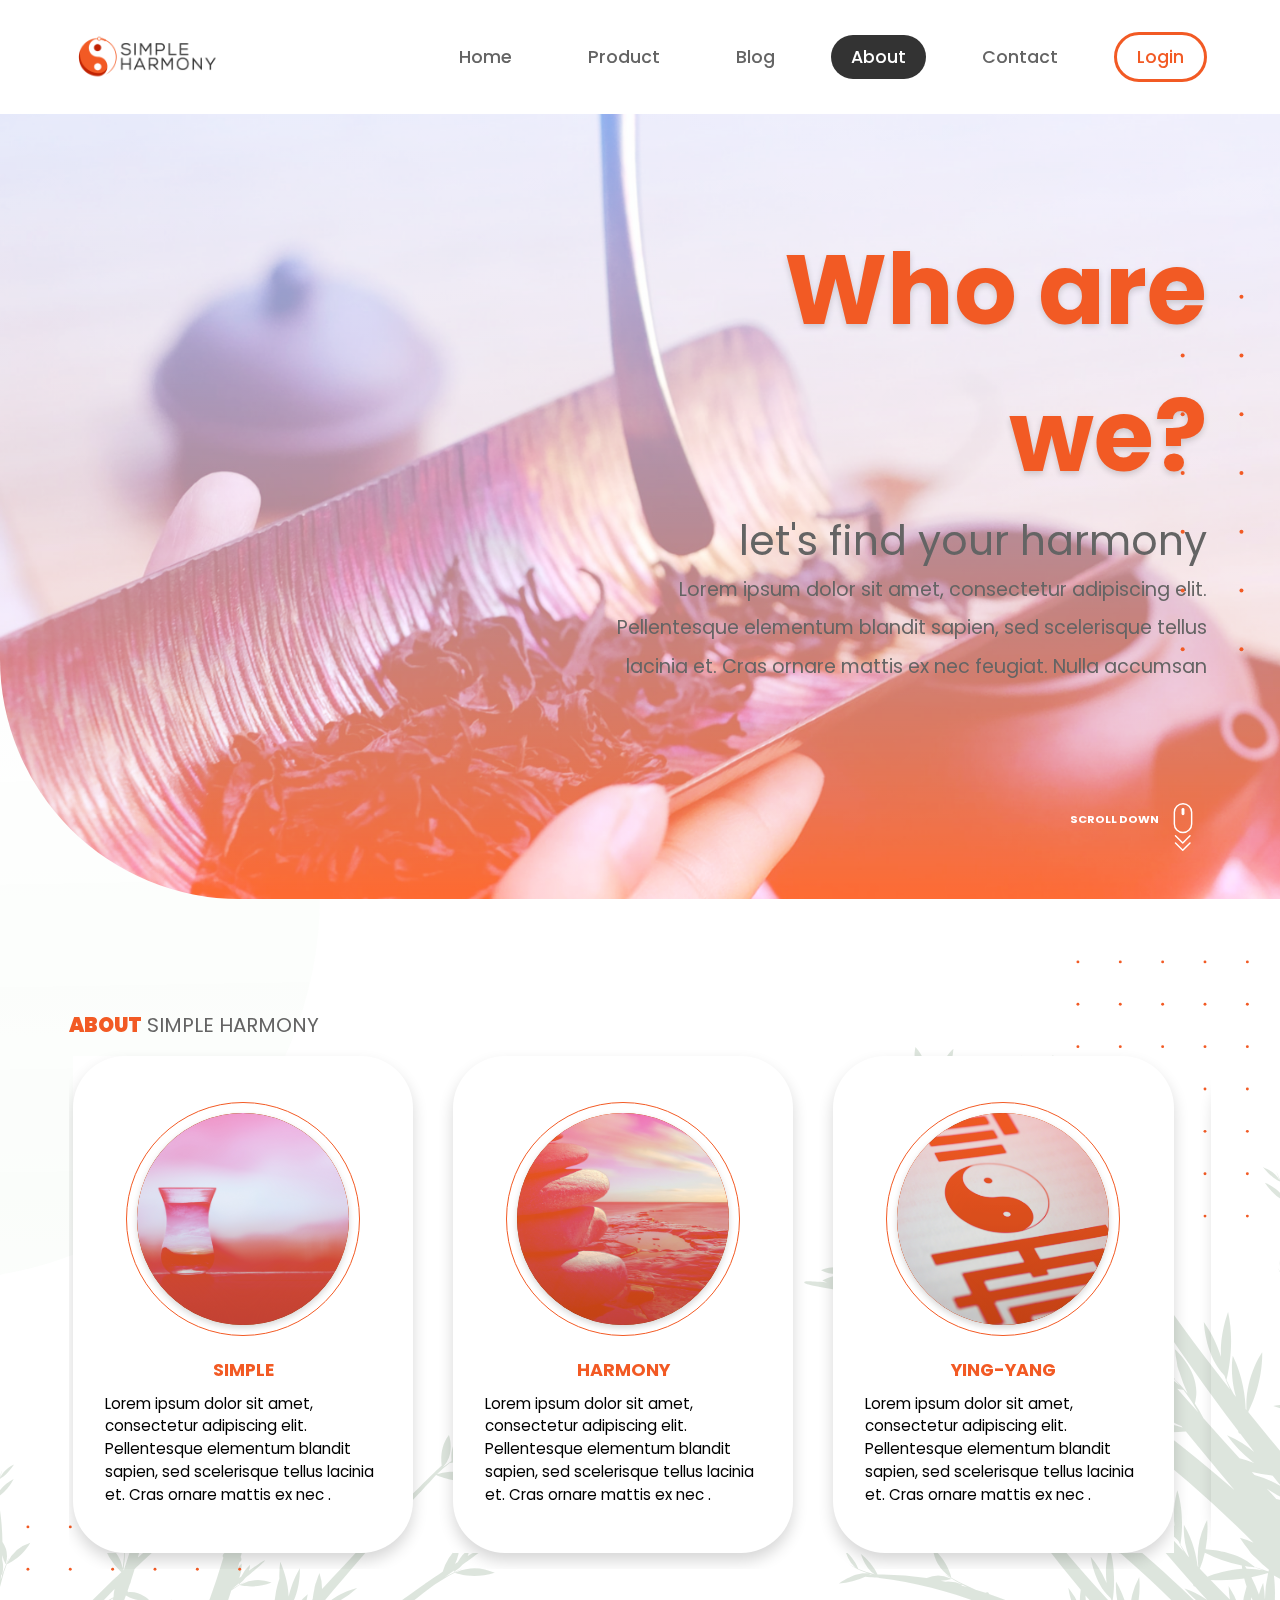
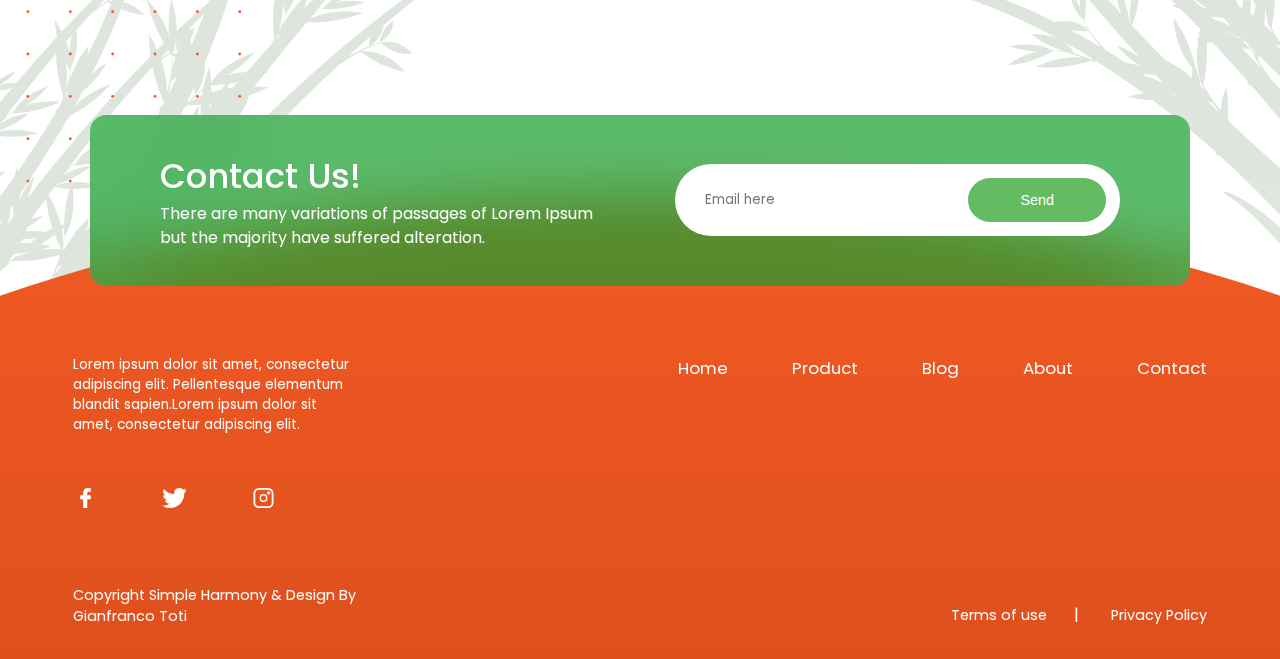
==== about.html @ 1115c229 "Simple harmony" ====
<!DOCTYPE html>
<html lang="en">
<head>
  <meta charset="UTF-8">
  <meta http-equiv="X-UA-Compatible" content="IE=edge">
  <meta name="viewport" content="width=device-width, initial-scale=1.0">
  <title>Home</title>
  <link rel="stylesheet" href="css/main.css">
 
</head>
<body class="about__body">
  <nav class="navbar">
    <div class="navbar__brand">
      <a href="#">
        <img src="images/logo-responsive.png" alt="Simple Harmony" class="navbar__logo">
      </a>
    </div>
    <div class="navbar__nav">
      <ul class="navbar__list">
        <li class="navbar__item">
          <a href="index.html" class="navbar__link navbar__link--pill ">Home</a>
        </li>
        <li class="navbar__item">
          <a href="#" class="navbar__link navbar__link--pill">Product</a>
        </li>
        <li class="navbar__item">
          <a href="#" class="navbar__link navbar__link--pill">Blog</a>
        </li>
        <li class="navbar__item">
          <a href="about.html" class="navbar__link navbar__link--pill active">About</a>
        </li>
        <li class="navbar__item">
          <a href="contact.html" class="navbar__link navbar__link--pill">Contact</a>
        </li>
        <li class="navbar__item">
          <a href="#" class="navbar__link navbar__link--pill border">Login</a>
        </li>
      </ul>
    </div>    
  </nav>
  <nav class="navbar__mobile">
    <ul class="navbar__list">
      <li class="navbar__item">
        <a href="" class="navbar__link active">
          <svg class="navbar__icon">
            <use xlink:href="images/sprite.svg#home"></use>
          </svg>
        </a>
      </li>
      <li class="navbar__item">
        <a href="" class="navbar__link">
          <svg class="navbar__icon">
            <use xlink:href="images/sprite.svg#shopping"></use>
          </svg>
        </a>
      </li>
      <li class="navbar__item">
        <a href="" class="navbar__link">
          <svg class="navbar__icon">
            <use xlink:href="images/sprite.svg#reader"></use>
          </svg>
        </a>
      </li>
      <li class="navbar__item">
        <a href="" class="navbar__link">
          <svg class="navbar__icon">
            <use xlink:href="images/sprite.svg#info"></use>
          </svg>
        </a>
      </li>
      <li class="navbar__item">
        <a href="" class="navbar__link">
          <svg class="navbar__icon">
            <use xlink:href="images/sprite.svg#phone"></use>
          </svg>
        </a>
      </li>
    </ul>
  </nav>
  <main class="about">
    <header class="about__header">
      <article class="about__article">
        <h1 class="heading-1">Who are we?</h1>
        <h3 class="heading-3">let's find your harmony</h3>
        <p class="paragraph">Lorem ipsum dolor sit amet, consectetur adipiscing elit. Pellentesque elementum blandit sapien, sed scelerisque tellus lacinia et. Cras ornare mattis ex nec feugiat. Nulla accumsan </p>
      </article>
      <a href="#about" class="about__scroll">
        <span>Scroll down</span>
        <svg>
          <use xlink:href="images/sprite.svg#scroll"></use>
        </svg>
      </a>
    </header>
    <section class="about__section section" id="about">
      <h2 class="heading-2"><span>About</span> Simple Harmony</h2>      
      <!-- Slider main container -->
      <div class="swiper-container">
        <!-- Additional required wrapper -->
        <div class="swiper-wrapper">
          <!-- Slides -->
          <div class="swiper-slide">
            <div class="card card--border">
              <figure class="card__figure filter">
                <img src="images/about-1.png" alt="Simple about">
              </figure>
              <article class="card__article">
                <h3 class="card__heading">SIMPLE</h3>
                <p class="card__paragraph">Lorem ipsum dolor sit amet, 
                  consectetur adipiscing elit. 
                  Pellentesque elementum blandit 
                  sapien, sed scelerisque tellus lacinia 
                  et. Cras ornare mattis ex nec .</p>
              </article>
            </div>
          </div>
          <div class="swiper-slide">
            <div class="card card--border">
              <figure class="card__figure filter">
                <img src="images/about-2.png" alt="Harmnoy about">
              </figure>
              <article class="card__article">
                <h3 class="card__heading">harmony</h3>
                <p class="card__paragraph">Lorem ipsum dolor sit amet, 
                  consectetur adipiscing elit. 
                  Pellentesque elementum blandit 
                  sapien, sed scelerisque tellus lacinia 
                  et. Cras ornare mattis ex nec .</p>
              </article>
            </div>
          </div>
          <div class="swiper-slide">
            <div class="card card--border">
              <figure class="card__figure filter">
                <img src="images/about-3.png" alt="Ying-yang about">
              </figure>
              <article class="card__article">
                <h3 class="card__heading">ying-yang</h3>
                <p class="card__paragraph">Lorem ipsum dolor sit amet, 
                  consectetur adipiscing elit. 
                  Pellentesque elementum blandit 
                  sapien, sed scelerisque tellus lacinia 
                  et. Cras ornare mattis ex nec .</p>
              </article>
            </div>
          </div>
          <div class="swiper-slide">
            <div class="card card--border">
              <figure class="card__figure filter">
                <img src="images/about-4.png" alt="Medicine about">
              </figure>
              <article class="card__article">
                <h3 class="card__heading">Medicine</h3>
                <p class="card__paragraph">Lorem ipsum dolor sit amet, 
                  consectetur adipiscing elit. 
                  Pellentesque elementum blandit 
                  sapien, sed scelerisque tellus lacinia 
                  et. Cras ornare mattis ex nec .</p>
              </article>
            </div>
          </div>
        </div>       
      </div>
    </section>
  </main>  
    <div class="about__bamboo"></div>
  <footer class="footer">
    <div class="subscribe">
      <article class="subscribe__article">
        <h2 class="subscribe__heading">Contact Us!</h2>
        <p class="paragraph">There are many variations of passages of Lorem Ipsum 
          but the majority have suffered alteration.</p>
      </article>
      <form action="#" class="subscribe__form">
        <input type="text" placeholder="Email here" class="subscribe__input">
        <button class="subscribe__button">Send</button>
      </form>
    </div>
    <div class="footer__item footer__item--left">
      <p class="footer__paragraph small">Lorem ipsum dolor sit amet, consectetur adipiscing elit. Pellentesque elementum blandit sapien.Lorem ipsum dolor sit amet, consectetur adipiscing elit. </p>
      <ul class="footer__nav footer__nav--social">
        <li class="footer__nav-item">
          <a href="#" class="footer__link">
            <svg class="navbar__icon">
              <use xlink:href="images/sprite.svg#facebook"></use>
            </svg>
          </a>
        </li>
        <li class="footer__nav-item">
          <a href="#" class="footer__link">
            <svg class="navbar__icon">
              <use xlink:href="images/sprite.svg#twitter"></use>
            </svg>
          </a>
        </li>
        <li class="footer__nav-item">
          <a href="#" class="footer__link">
            <svg class="navbar__icon">
              <use xlink:href="images/sprite.svg#instagram"></use>
            </svg>
          </a>
        </li>
      </ul>
      <p class="footer__paragraph">Copyright Simple Harmony & Design By Gianfranco Toti</p>
    </div>
    <div class="footer__item footer__item--right">
      <ul class="footer__nav">
        <li class="footer__nav-item">
          <a href="index.html" class="footer__link">Home</a>
        </li>
        <li class="footer__nav-item">
          <a href="#" class="footer__link">Product</a>
        </li>
        <li class="footer__nav-item">
          <a href="#" class="footer__link">Blog</a>
        </li>
        <li class="footer__nav-item">
          <a href="about.html" class="footer__link">About</a>
        </li>
        <li class="footer__nav-item">
          <a href="contact.html" class="footer__link">Contact</a>
        </li>
      </ul>
      <ul class="footer__nav footer__nav--pipped">
        <li class="footer__nav-item">
          <a href="#" class="footer__link small">Terms of use</a>
        </li>
        <li class="footer__nav-item">
          <a href="#" class="footer__link small">Privacy Policy</a>
        </li>
      </ul>
    </div>
  </footer>

  <!-- <script src="js/vendors/swiper-bundle.js"></script> -->
  <script src="https://unpkg.com/swiper/swiper-bundle.min.js"></script>
  <script>
    var swiper = new Swiper('.swiper-container', {
      slidesPerView: 'auto',
      spaceBetween: 30,
      loop:true,
      breakpoints:{
        640:{
          slidesPerView: 2,
          spaceBetween: 60,
        },
        1200:{
          slidesPerView: 'auto',
          spaceBetween: 40,
        },
        1600:{
          slidesPerView: 4,
          spaceBetween: 60,
          loop:false
        }
      }      
    });
  </script>
</body>
</html>
---- css/main.css ----
/*VENDORS*/
@import url("https://fonts.googleapis.com/css2?family=Poppins:wght@400;500;700;900&display=swap");
@font-face {
  font-family: "swiper-icons";
  src: url("data:application/font-woff;charset=utf-8;base64, [base64]//wADZ2x5ZgAAAywAAADMAAAD2MHtryVoZWFkAAABbAAAADAAAAA2E2+eoWhoZWEAAAGcAAAAHwAAACQC9gDzaG10eAAAAigAAAAZAAAArgJkABFsb2NhAAAC0AAAAFoAAABaFQAUGG1heHAAAAG8AAAAHwAAACAAcABAbmFtZQAAA/gAAAE5AAACXvFdBwlwb3N0AAAFNAAAAGIAAACE5s74hXjaY2BkYGAAYpf5Hu/j+W2+MnAzMYDAzaX6QjD6/4//Bxj5GA8AuRwMYGkAPywL13jaY2BkYGA88P8Agx4j+/8fQDYfA1AEBWgDAIB2BOoAeNpjYGRgYNBh4GdgYgABEMnIABJzYNADCQAACWgAsQB42mNgYfzCOIGBlYGB0YcxjYGBwR1Kf2WQZGhhYGBiYGVmgAFGBiQQkOaawtDAoMBQxXjg/wEGPcYDDA4wNUA2CCgwsAAAO4EL6gAAeNpj2M0gyAACqxgGNWBkZ2D4/wMA+xkDdgAAAHjaY2BgYGaAYBkGRgYQiAHyGMF8FgYHIM3DwMHABGQrMOgyWDLEM1T9/w8UBfEMgLzE////P/5//f/V/xv+r4eaAAeMbAxwIUYmIMHEgKYAYjUcsDAwsLKxc3BycfPw8jEQA/[base64]/uznmfPFBNODM2K7MTQ45YEAZqGP81AmGGcF3iPqOop0r1SPTaTbVkfUe4HXj97wYE+yNwWYxwWu4v1ugWHgo3S1XdZEVqWM7ET0cfnLGxWfkgR42o2PvWrDMBSFj/IHLaF0zKjRgdiVMwScNRAoWUoH78Y2icB/yIY09An6AH2Bdu/UB+yxopYshQiEvnvu0dURgDt8QeC8PDw7Fpji3fEA4z/PEJ6YOB5hKh4dj3EvXhxPqH/SKUY3rJ7srZ4FZnh1PMAtPhwP6fl2PMJMPDgeQ4rY8YT6Gzao0eAEA409DuggmTnFnOcSCiEiLMgxCiTI6Cq5DZUd3Qmp10vO0LaLTd2cjN4fOumlc7lUYbSQcZFkutRG7g6JKZKy0RmdLY680CDnEJ+UMkpFFe1RN7nxdVpXrC4aTtnaurOnYercZg2YVmLN/d/gczfEimrE/fs/bOuq29Zmn8tloORaXgZgGa78yO9/cnXm2BpaGvq25Dv9S4E9+5SIc9PqupJKhYFSSl47+Qcr1mYNAAAAeNptw0cKwkAAAMDZJA8Q7OUJvkLsPfZ6zFVERPy8qHh2YER+3i/BP83vIBLLySsoKimrqKqpa2hp6+jq6RsYGhmbmJqZSy0sraxtbO3sHRydnEMU4uR6yx7JJXveP7WrDycAAAAAAAH//wACeNpjYGRgYOABYhkgZgJCZgZNBkYGLQZtIJsFLMYAAAw3ALgAeNolizEKgDAQBCchRbC2sFER0YD6qVQiBCv/H9ezGI6Z5XBAw8CBK/m5iQQVauVbXLnOrMZv2oLdKFa8Pjuru2hJzGabmOSLzNMzvutpB3N42mNgZGBg4GKQYzBhYMxJLMlj4GBgAYow/P/PAJJhLM6sSoWKfWCAAwDAjgbRAAB42mNgYGBkAIIbCZo5IPrmUn0hGA0AO8EFTQAA") format("woff");
  font-weight: 400;
  font-style: normal;
}
:root {
  --swiper-theme-color: #007aff;
}

.swiper-container {
  margin-left: auto;
  margin-right: auto;
  position: relative;
  overflow: hidden;
  list-style: none;
  padding: 0;
  /* Fix of Webkit flickering */
  z-index: 1;
}

.swiper-container-vertical > .swiper-wrapper {
  flex-direction: column;
}

.swiper-wrapper {
  position: relative;
  width: 100%;
  height: 100%;
  z-index: 1;
  display: flex;
  transition-property: transform;
  box-sizing: content-box;
}

.swiper-container-android .swiper-slide,
.swiper-wrapper {
  transform: translate3d(0px, 0, 0);
}

.swiper-container-multirow > .swiper-wrapper {
  flex-wrap: wrap;
}

.swiper-container-multirow-column > .swiper-wrapper {
  flex-wrap: wrap;
  flex-direction: column;
}

.swiper-container-free-mode > .swiper-wrapper {
  transition-timing-function: ease-out;
  margin: 0 auto;
}

.swiper-container-pointer-events {
  touch-action: pan-y;
}
.swiper-container-pointer-events.swiper-container-vertical {
  touch-action: pan-x;
}

.swiper-slide {
  flex-shrink: 0;
  width: 100%;
  height: 100%;
  position: relative;
  transition-property: transform;
}

.swiper-slide-invisible-blank {
  visibility: hidden;
}

/* Auto Height */
.swiper-container-autoheight,
.swiper-container-autoheight .swiper-slide {
  height: auto;
}
.swiper-container-autoheight .swiper-wrapper {
  align-items: flex-start;
  transition-property: transform, height;
}

/* 3D Effects */
.swiper-container-3d {
  perspective: 1200px;
}
.swiper-container-3d .swiper-wrapper,
.swiper-container-3d .swiper-slide,
.swiper-container-3d .swiper-slide-shadow-left,
.swiper-container-3d .swiper-slide-shadow-right,
.swiper-container-3d .swiper-slide-shadow-top,
.swiper-container-3d .swiper-slide-shadow-bottom,
.swiper-container-3d .swiper-cube-shadow {
  transform-style: preserve-3d;
}
.swiper-container-3d .swiper-slide-shadow-left,
.swiper-container-3d .swiper-slide-shadow-right,
.swiper-container-3d .swiper-slide-shadow-top,
.swiper-container-3d .swiper-slide-shadow-bottom {
  position: absolute;
  left: 0;
  top: 0;
  width: 100%;
  height: 100%;
  pointer-events: none;
  z-index: 10;
}
.swiper-container-3d .swiper-slide-shadow-left {
  background-image: linear-gradient(to left, rgba(0, 0, 0, 0.5), rgba(0, 0, 0, 0));
}
.swiper-container-3d .swiper-slide-shadow-right {
  background-image: linear-gradient(to right, rgba(0, 0, 0, 0.5), rgba(0, 0, 0, 0));
}
.swiper-container-3d .swiper-slide-shadow-top {
  background-image: linear-gradient(to top, rgba(0, 0, 0, 0.5), rgba(0, 0, 0, 0));
}
.swiper-container-3d .swiper-slide-shadow-bottom {
  background-image: linear-gradient(to bottom, rgba(0, 0, 0, 0.5), rgba(0, 0, 0, 0));
}

/* CSS Mode */
.swiper-container-css-mode > .swiper-wrapper {
  overflow: auto;
  scrollbar-width: none;
  /* For Firefox */
  -ms-overflow-style: none;
  /* For Internet Explorer and Edge */
}
.swiper-container-css-mode > .swiper-wrapper::-webkit-scrollbar {
  display: none;
}
.swiper-container-css-mode > .swiper-wrapper > .swiper-slide {
  scroll-snap-align: start start;
}

.swiper-container-horizontal.swiper-container-css-mode > .swiper-wrapper {
  scroll-snap-type: x mandatory;
}

.swiper-container-vertical.swiper-container-css-mode > .swiper-wrapper {
  scroll-snap-type: y mandatory;
}

/*ABSTRACTS*/
/*RESPONSIVE QUERIES*/
/*MIXINS*/
/*COLORS*/
/*FONT FAMILY*/
/*BASE*/
*,
*:before,
*:after {
  margin: 0;
  padding: 0;
  box-sizing: inherit;
}

html {
  font-size: 100%;
  scroll-behavior: smooth;
}

body {
  box-sizing: border-box;
  color: #646464;
  overflow-x: hidden;
}

a, a:visited {
  text-decoration: none;
  color: inherit;
  transition: 0.5s all;
}

img {
  max-width: 100%;
}

body {
  font-family: "Poppins", sans-serif;
}

.heading-1 {
  font-weight: 700;
  font-size: 3.325rem;
  text-shadow: 0 3px 6px rgba(0, 0, 0, 0.16);
}
@media (min-width: 61.9375em) {
  .heading-1 {
    font-size: 6.125rem;
  }
}

.heading-2 {
  text-transform: uppercase;
  font-weight: 400;
  font-size: 1.25rem;
}
.heading-2 span {
  color: #F25A24;
  font-weight: 900;
}

.heading-3 {
  font-weight: 400;
  font-size: 1.625rem;
}
@media (min-width: 61.9375em) {
  .heading-3 {
    font-size: 2.5625rem;
  }
}

.paragraph {
  font-size: 0.6875rem;
  line-height: 2.5;
}
@media (min-width: 47.9375em) {
  .paragraph {
    font-size: 1rem;
  }
}
@media (min-width: 61.9375em) {
  .paragraph {
    line-height: 2;
    font-size: 1.2rem;
  }
}

/*COMPONENTS*/
.button {
  font-size: 0.8125rem;
  padding: 0.8125rem 2rem;
  border-radius: 2.125rem;
  line-height: 1.5;
  display: flex;
  align-items: center;
}
@media (max-width: 22.4375em) {
  .button {
    padding: 0.8125rem 1rem;
  }
}
@media (min-width: 47.9375em) {
  .button {
    font-size: 1.1rem;
  }
}
.button.primary {
  color: #fff;
  background: #F25A24;
}
.button.primary:hover {
  background: rgba(242, 90, 36, 0.85);
}
.button.outline {
  color: #F25A24;
  border: 3px solid #F25A24;
}
.button.outline:hover {
  background: #F25A24;
  color: #fff;
}

.button-group {
  display: flex;
}

.card {
  display: flex;
  flex-direction: column;
  align-items: center;
  position: relative;
}
.card--border {
  position: relative;
  padding: 1.275rem 1rem;
  border-radius: 1.25rem;
  box-shadow: 0 8px 15px rgba(0, 0, 0, 0.16);
  z-index: 1;
}
@media (min-width: 47.9375em) {
  .card--border {
    padding: 2.875rem 2rem;
    border-radius: 3.25rem;
  }
}
.card__figure {
  border: 1px solid #F25A24;
  border-radius: 50%;
  padding: 0.625rem;
  position: relative;
}
.card__figure.filter {
  background: transparent linear-gradient(180deg, #f25a24 0%, #C14013 100%) 0% 0% no-repeat content-box;
}
.card__figure.filter img {
  mix-blend-mode: lighten;
  -webkit-backdrop-filter: opacity(40%) blur(31px);
  backdrop-filter: opacity(40%) blur(31px);
}
.card__figure img {
  position: relative;
  border-radius: 50%;
  display: block;
  box-shadow: 0 3px 6px rgba(0, 0, 0, 0.16);
  max-width: 112px;
  object-fit: cover;
  z-index: 1;
}
@media (min-width: 47.9375em) {
  .card__figure img {
    max-width: 150px;
  }
}
@media (min-width: 61.9375em) {
  .card__figure img {
    max-width: 100%;
  }
}
.card__article {
  margin-top: 1.3125rem;
  text-align: center;
}
@media (min-width: 47.9375em) {
  .card__article {
    text-align: left;
  }
}
@media (min-width: 61.9375em) {
  .card__article--big {
    margin-top: 3.5rem;
  }
}
.card__paragraph {
  font-size: 0.95rem;
  color: #000;
  line-height: 1.5;
}
@media (min-width: 89.9375em) {
  .card__paragraph {
    font-size: 1rem;
    padding-right: 1.5rem;
    line-height: 2;
  }
}
.card--border .card__paragraph {
  font-size: 0.75rem;
}
@media (min-width: 47.9375em) {
  .card--border .card__paragraph {
    font-size: 0.95rem;
  }
}
@media (min-width: 89.9375em) {
  .card--border .card__paragraph {
    font-size: 1rem;
  }
}
.card__heading {
  text-transform: uppercase;
  font-weight: 700;
  color: #F25A24;
  font-size: 1.25rem;
  margin-bottom: 1.25rem;
}
@media (min-width: 47.9375em) {
  .card__heading {
    margin-bottom: 0.6rem;
  }
}
@media (min-width: 74.9375em) {
  .card__heading {
    font-size: 1.1rem;
  }
}
@media (min-width: 89.9375em) {
  .card__heading {
    font-size: 1.25rem;
  }
}
.card--border .card__heading {
  margin-bottom: 0.85rem;
  text-align: center;
}
@media (min-width: 47.9375em) {
  .card--border .card__heading {
    margin-bottom: 0.6rem;
  }
}

.form {
  display: flex;
  flex-direction: column;
}
.form__group {
  display: flex;
  justify-content: flex-end;
}
.form__group:not(:last-child) {
  margin-bottom: 0.75rem;
}
@media (min-width: 47.9375em) {
  .form__group:not(:last-child) {
    margin-bottom: 1rem;
  }
}
@media (min-width: 99.9375em) {
  .form__group:not(:last-child) {
    margin-bottom: 1.75rem;
  }
}
.form__input {
  width: 100%;
  font-size: 0.75rem;
  padding: 0.375rem 0.75rem;
  box-shadow: 0 3px 6px rgba(0, 0, 0, 0.16);
  border: 1px solid #fff;
  border: none;
  border-radius: 0.5rem;
  font-family: inherit;
  -webkit-backdrop-filter: blur(10px);
  backdrop-filter: blur(17px) brightness(15px);
  background-color: rgba(255, 255, 255, 0.5);
}
@media (min-width: 47.9375em) {
  .form__input {
    padding: 1rem 2.25rem;
    font-size: 1.2625rem;
    border-radius: 1rem;
  }
}
.form__input:focus {
  outline: none;
}
.form__input::placeholder {
  color: #F25A24;
}
.form__textarea {
  resize: none;
  min-height: 91px;
}
@media (min-width: 47.9375em) {
  .form__textarea {
    min-height: 265px;
  }
}
.form__button {
  background: #49EC64;
  padding: 0.25rem 1.5rem;
  text-transform: uppercase;
  color: #fff;
  border: 1px solid #2F7B4C;
  border-radius: 1rem;
  cursor: pointer;
  font-family: inherit;
  font-size: 0.75rem;
}
@media (min-width: 47.9375em) {
  .form__button {
    font-size: 1.25rem;
    padding: 0.75rem 2.5rem;
  }
}
@media (min-width: 99.9375em) {
  .form__button {
    font-size: 1.5rem;
    padding: 1.1rem 2.5rem;
  }
}
.form__button:hover {
  background: #2f7b4c;
}

.section {
  padding: 0 1.66rem 0 2.125rem;
  margin-top: 6.9375rem;
}
@media (min-width: 61.9375em) {
  .section {
    padding: 0 1.66rem;
    margin: 14.125rem 0;
  }
}
@media (min-width: 74.9375em) {
  .section {
    padding: 0 4.3125rem;
  }
}
@media (min-width: 99.9375em) {
  .section {
    padding: 0 5.3125rem 0 11.5625rem;
  }
}

.social-nav {
  list-style: none;
  display: flex;
}
.social-nav__item:not(:last-child) {
  margin-right: 2rem;
}
.social-nav__link {
  font-size: 1.05rem;
}
.social-nav__link:hover {
  color: #49EC64;
}
.social-nav__icon {
  fill: currentColor;
  width: 1rem;
  height: 0.95rem;
}
@media (min-width: 47.9375em) {
  .social-nav__icon {
    width: 1.5625rem;
    height: 1.25rem;
  }
}

.scroll-top {
  z-index: 100;
  position: fixed;
  width: 2rem;
  height: 2rem;
  display: flex;
  align-items: center;
  justify-content: center;
  padding: 0.5rem;
  border-radius: 50%;
  border: 1px solid #707070;
  bottom: 5rem;
  right: 1.5rem;
  background: #fff;
}
@media (min-width: 74.9375em) {
  .scroll-top {
    display: none;
  }
}
.scroll-top svg {
  width: 1.5rem;
  height: 1.5rem;
}

.subscribe {
  display: grid;
  grid-template-columns: repeat(2, 1fr);
  gap: 4.375rem;
  color: #fff;
  border-radius: 1rem;
  width: 89%;
  padding: 2.25rem 4.375rem;
  background: rgba(22, 158, 45, 0.7);
  -webkit-backdrop-filter: blur(30px);
  backdrop-filter: blur(30px);
}
@media (min-width: 74.9375em) {
  .subscribe {
    width: 68.75rem;
  }
}
.subscribe__article .paragraph {
  line-height: 1.5;
  font-size: 1rem;
}
.subscribe__heading {
  font-weight: 500;
  font-size: 2.125rem;
}
.subscribe__form {
  position: relative;
  display: flex;
  align-items: center;
}
.subscribe__input {
  border-radius: 40px;
  width: 100%;
  padding: 1.625rem 1.875rem;
  border: none;
  font-family: inherit;
}
.subscribe__input:focus {
  outline: none;
}
.subscribe__button {
  position: absolute;
  right: 0.875rem;
  font-size: 0.9rem;
  padding: 0.9rem 3.25rem;
  border-radius: 2.125rem;
  cursor: pointer;
  background-color: #63BB62;
  color: #fff;
  border: none;
}
.subscribe__button:hover {
  background-color: #318b30;
}
.subscribe__button:focus {
  outline: none;
}

.swiper-container {
  width: 100%;
  padding: 1rem 0.25rem;
  margin-bottom: 5rem;
}
.swiper-slide {
  background: #fff;
  width: 70%;
}
@media (max-width: 22.4375em) {
  .swiper-slide {
    width: 100%;
  }
}
@media (min-width: 47.9375em) {
  .swiper-slide {
    width: 100%;
  }
}
@media (min-width: 74.9375em) {
  .swiper-slide {
    width: 30%;
  }
}
@media (min-width: 99.9375em) {
  .swiper-slide {
    width: 100%;
  }
}

/*LAYOUT*/
.footer {
  position: relative;
  padding: 15rem 9rem 3.3125rem;
  color: #fff;
  display: none;
  z-index: 1;
}
@media (min-width: 61.9375em) {
  .footer {
    display: flex;
    padding: 10rem 1.66rem 1.66rem;
  }
}
@media (min-width: 74.9375em) {
  .footer {
    padding: 10rem 4.5625rem 2rem;
  }
}
@media (min-width: 99.9375em) {
  .footer {
    padding: 15rem 9.375rem 3.3125rem;
  }
}
.footer::before {
  content: "";
  width: 100%;
  height: 100%;
  position: absolute;
  top: 0;
  left: 0;
  background-image: url(../images/footer.svg);
  background-repeat: no-repeat;
  background-size: 100%;
  z-index: -1;
}
.footer .subscribe {
  position: absolute;
  top: -5rem;
  left: 50%;
  transform: translateX(-50%);
}
.footer__item {
  display: flex;
  flex-direction: column;
  justify-content: space-between;
}
.footer__item--left {
  flex: 0 0 25%;
}
.footer__item--right {
  flex: 1;
  align-items: flex-end;
}
.footer__nav {
  list-style: none;
  display: flex;
}
.footer__nav--social {
  margin-top: 3.3125rem;
  margin-bottom: 4.375rem;
}
.footer__nav--pipped .footer__nav-item {
  position: relative;
}
.footer__nav--pipped .footer__nav-item:not(:last-child):after {
  content: "|";
  position: absolute;
  right: -2rem;
}
.footer__nav-item:not(:last-child) {
  margin-right: 4rem;
}
.footer__link {
  font-size: 1.05rem;
}
.footer__link:hover {
  color: rgba(255, 255, 255, 0.75);
}
.footer__link.small {
  font-size: 0.9rem;
}
.footer__paragraph {
  font-size: 0.9rem;
  font-weight: 400;
}
.footer__paragraph.small {
  font-size: 0.85rem;
}

.navbar {
  display: flex;
  flex-direction: column;
  align-items: center;
}
@media (min-width: 61.9375em) {
  .navbar {
    flex-direction: row;
    padding: 1.3125rem 1.66rem;
  }
}
@media (min-width: 74.9375em) {
  .navbar {
    padding: 1.3125rem 4.5625rem;
  }
}
@media (min-width: 99.9375em) {
  .navbar {
    padding: 1.3125rem 9.375rem;
  }
}
.navbar__brand {
  width: 100%;
  margin-bottom: 0.8125rem;
}
@media (min-width: 47.9375em) {
  .navbar__brand {
    width: auto;
  }
}
.navbar__logo {
  max-width: 100%;
  display: block;
  margin: auto;
}
.navbar__inner-nav {
  width: 100%;
  padding: 1rem 2.125rem;
  background: #ECECEC;
  border-radius: 0 0 1.5rem 0;
  box-shadow: inset 0 5px 10px rgba(0, 0, 0, 0.16);
}
@media (max-width: 22.4375em) {
  .navbar__inner-nav {
    padding: 1rem;
  }
}
@media (min-width: 61.9375em) {
  .navbar__inner-nav {
    display: none;
  }
}
.navbar__nav {
  margin-left: auto;
  display: none;
}
@media (min-width: 61.9375em) {
  .navbar__nav {
    display: block;
  }
}
.navbar__list {
  list-style: none;
  display: flex;
  justify-content: space-between;
  align-items: center;
}
@media (min-width: 74.9375em) {
  .navbar__item:not(:last-child) {
    margin-right: 2.25rem;
  }
}
@media (min-width: 89.9375em) {
  .navbar__item:not(:last-child) {
    margin-right: 3.25rem;
  }
}
.navbar__link {
  font-size: 0.625rem;
}
@media (min-width: 47.9375em) {
  .navbar__link {
    font-size: 1.1rem;
    font-weight: 500;
  }
}
.navbar__link--pill {
  padding: 0.625rem 1.25rem;
  border-radius: 2.125rem;
}
.navbar__link--pill:hover {
  color: #F25A24;
}
.navbar__link--pill.active {
  color: #fff;
  background: #333;
}
.navbar__link--pill.border {
  color: #F25A24;
  border: 3px solid #F25A24;
}
.navbar__link--pill.border:hover {
  color: #000;
  border-color: #000;
}
.navbar__mobile {
  background: #F25A24;
  position: fixed;
  width: 100%;
  bottom: 0;
  padding: 1.1375rem 2.1875rem;
  border-radius: 3rem 3rem 0 0;
  z-index: 100;
}
@media (min-width: 61.9375em) {
  .navbar__mobile {
    display: none;
  }
}
.navbar__mobile .navbar__link {
  color: #FF7E50;
}
.navbar__mobile .navbar__link.active {
  color: #fff;
}
.navbar__mobile .navbar__link:hover {
  color: #fff;
}
.navbar__icon {
  width: 1.5625rem;
  height: 1.25rem;
  fill: currentColor;
}

/*PAGES*/
.about:before {
  content: "";
  position: absolute;
  background: transparent linear-gradient(179deg, #63bb6200 0%, #63BB6226 100%) 0% 0% no-repeat padding-box;
  opacity: 0.21;
  border-radius: 50%;
  z-index: -10;
  width: calc(60vw);
  height: calc(60vw);
  left: -35vw;
  display: none;
}
@media (min-width: 74.9375em) {
  .about:before {
    display: block;
    top: 40vw;
  }
}
@media (min-width: 89.9375em) {
  .about:before {
    top: 40vw;
  }
}
@media (min-width: 99.9375em) {
  .about:before {
    top: 40vw;
  }
}
.about__body {
  position: relative;
  overflow-x: hidden;
}
.about__header {
  overflow: hidden;
  position: relative;
  padding: 1rem 1.875rem 3.2125rem;
  display: flex;
  justify-content: flex-end;
}
@media (min-width: 61.9375em) {
  .about__header {
    padding: 1.3125rem 1.66rem;
    height: 50vh;
  }
}
@media (min-width: 74.9375em) {
  .about__header {
    height: calc(100vh - 115px);
    padding: 1.3125rem 4.5625rem;
  }
}
@media (min-width: 99.9375em) {
  .about__header {
    padding: 1.3125rem 9.375rem;
  }
}
.about__header:before {
  position: absolute;
  top: 0;
  left: 0;
  content: "";
  width: 100%;
  height: 100%;
  z-index: -1;
  background-image: url(../images/about-header.png);
  background-repeat: no-repeat;
  border-radius: 0 0 0 5rem;
  background-size: cover;
}
@media (min-width: 47.9375em) {
  .about__header:before {
    background-image: linear-gradient(to bottom, rgba(255, 255, 255, 0.35), rgba(255, 255, 255, 0.35)), url(../images/about-header-desktop.png);
    border-radius: 0 0 0 15rem;
  }
}
@media (min-width: 74.9375em) {
  .about__header:before {
    background-image: linear-gradient(to bottom, rgba(255, 255, 255, 0.35), rgba(255, 255, 255, 0.15)), url(../images/about-header-desktop.png);
    background-position: 0 50%;
  }
}
@media (min-width: 99.9375em) {
  .about__header:before {
    background-image: url(../images/about-header-desktop.png);
  }
}
.about__header:after {
  position: absolute;
  content: "";
  width: 156px;
  height: 358px;
  background-image: url(../images/dots-pattern.svg);
  right: -56px;
  top: 20vh;
  background-size: cover;
  background-repeat: no-repeat;
  display: none;
}
@media (min-width: 74.9375em) {
  .about__header:after {
    display: block;
  }
}
.about__article {
  text-align: right;
}
@media (min-width: 47.9375em) {
  .about__article {
    flex: 0 0 640px;
    margin-top: 81px;
  }
}
.about__article .heading-1 {
  color: #F25A24;
}
@media (max-width: 47.9375em) {
  .about__article .heading-1 {
    font-size: 2.375rem;
  }
}
@media (max-width: 47.9375em) {
  .about__article .paragraph {
    line-height: 1.75;
    font-size: 12px;
  }
}
@media (min-width: 99.9375em) {
  .about__article .paragraph {
    padding-left: 7rem;
  }
}
.about__scroll {
  position: absolute;
  bottom: 3rem;
  color: #fff;
  display: none;
  font-weight: 700;
  text-transform: uppercase;
  font-size: 0.7rem;
}
@media (min-width: 74.9375em) {
  .about__scroll {
    display: flex;
  }
}
.about__scroll:hover svg {
  transform: translateY(10px);
}
.about__scroll span {
  margin-top: 0.5rem;
  color: #fff;
}
.about__scroll svg {
  width: 3rem;
  height: 3rem;
  transition: all 0.5s;
}
.about__section {
  position: relative;
  margin-top: 1rem;
  /*RIGHT BAMBOO*/
  /*RIGHT DOTS*/
}
@media (min-width: 74.9375em) {
  .about__section {
    margin-top: 6.9375rem;
  }
}
.about__section .heading-2 {
  display: none;
}
@media (min-width: 61.9375em) {
  .about__section .heading-2 {
    display: block;
  }
}
.about__section:after {
  content: "";
  position: absolute;
  top: -200px;
  right: -460px;
  content: "";
  width: 1017px;
  height: 1281.22px;
  background-image: url(../images/bamboo.svg);
  background-repeat: no-repeat;
  transform: rotate(-80deg);
  display: none;
}
@media (min-width: 74.9375em) {
  .about__section:after {
    display: block;
  }
}
.about__section:before {
  position: absolute;
  content: "";
  width: 254px;
  height: 258px;
  background-image: url(../images/dots-pattern.svg);
  right: -50px;
  top: -50px;
  background-size: cover;
  background-repeat: no-repeat;
  display: none;
}
@media (min-width: 74.9375em) {
  .about__section:before {
    display: block;
  }
}
.about__bamboo {
  position: absolute;
  bottom: 0;
  left: -300px;
  content: "";
  width: 931.76px;
  height: 1048.22px;
  background-image: url(../images/bamboo.svg);
  background-repeat: no-repeat;
  display: none;
  z-index: -1;
}
@media (min-width: 74.9375em) {
  .about__bamboo {
    display: block;
  }
}
.about__bamboo:before {
  position: absolute;
  content: "";
  width: 254px;
  height: 258px;
  background-image: url(../images/dots-pattern.svg);
  left: 35%;
  top: 30%;
  background-size: cover;
  background-repeat: no-repeat;
}

.contact__header {
  position: relative;
  padding: 1rem 1.875rem 3.2125rem;
  display: grid;
}
@media (min-width: 47.9375em) {
  .contact__header {
    padding: 4.3125rem 1.66rem;
    gap: 5vw;
  }
}
@media (min-width: 74.9375em) {
  .contact__header {
    grid-template-columns: repeat(2, 1fr);
    padding: 3.3125rem 4.5625rem 1.3125rem;
    height: calc(100vh - 118px);
  }
}
@media (min-width: 99.9375em) {
  .contact__header {
    padding: 8rem 8.375rem 3.2125rem;
    gap: 15vw;
  }
}
.contact__header::before {
  position: absolute;
  top: 0;
  left: 0;
  content: "";
  width: 100%;
  height: 100%;
  z-index: -1;
  background-image: url(../images/contact-header.png);
  background-repeat: no-repeat;
  border-radius: 0 0 3.5rem 3.5rem;
  background-size: cover;
}
@media (min-width: 47.9375em) {
  .contact__header::before {
    background-image: url(../images/contact-header-desktop.png);
    background-position: 0% 80%;
  }
}
@media (min-width: 74.9375em) {
  .contact__header::before {
    border-radius: 0 0 10rem 10rem;
  }
}
.contact__header:after {
  position: absolute;
  content: "";
  width: 206px;
  height: 258px;
  background-image: url(../images/dots-pattern.svg);
  right: -146px;
  top: 20vh;
  background-size: cover;
  background-repeat: no-repeat;
  display: none;
}
@media (min-width: 74.9375em) {
  .contact__header:after {
    display: block;
  }
}
.contact__article {
  color: #fff;
}
@media (min-width: 47.9375em) {
  .contact__article {
    position: relative;
  }
}
.contact__article:before {
  position: absolute;
  content: "";
  width: 206px;
  height: 258px;
  background-image: url(../images/dots-pattern.svg);
  left: -106px;
  top: -50px;
  background-size: cover;
  background-repeat: no-repeat;
  display: none;
}
@media (min-width: 74.9375em) {
  .contact__article:before {
    display: block;
  }
}
.contact__article .heading-1 {
  line-height: 1;
  margin-bottom: 1.5rem;
}
@media (max-width: 47.9375em) {
  .contact__article .heading-1 {
    font-size: 2.375rem;
    text-align: center;
    margin-bottom: 0.75rem;
  }
}
@media (min-width: 74.9375em) {
  .contact__article .heading-1 {
    font-size: 5rem;
  }
}
@media (min-width: 99.9375em) {
  .contact__article .heading-1 {
    font-size: 6.125rem;
  }
}
.contact__article .paragraph {
  padding-right: 4rem;
  margin-bottom: 2.9375rem;
}
.contact__article .heading-3, .contact__article .paragraph {
  display: none;
}
@media (min-width: 61.9375em) {
  .contact__article .heading-3, .contact__article .paragraph {
    display: flex;
  }
}
.contact__article .social-nav {
  position: absolute;
  bottom: 3.2125rem;
}
@media (min-width: 61.9375em) {
  .contact__article .social-nav {
    position: relative;
    bottom: unset;
  }
}
.contact__calendar {
  width: 100%;
  height: 50vh;
}

.home {
  position: relative;
  overflow-x: hidden;
  /*HEADER CIRCLE*/
  /*FOOTER BAMBOO*/
  /*HEADER BAMBOO*/
}
.home:before {
  content: "";
  position: absolute;
  background: transparent linear-gradient(179deg, #63bb6200 0%, #63BB6226 100%) 0% 0% no-repeat padding-box;
  opacity: 0.41;
  border-radius: 50%;
  z-index: -1;
  width: calc(60vw);
  height: calc(60vw);
  right: -10vw;
  display: none;
}
@media (min-width: 74.9375em) {
  .home:before {
    display: block;
    top: -5vw;
  }
}
@media (min-width: 89.9375em) {
  .home:before {
    top: -10vw;
  }
}
@media (min-width: 99.9375em) {
  .home:before {
    top: -17vw;
  }
}
.home__bamboo {
  position: absolute;
  top: 350px;
  left: -350px;
  content: "";
  width: 831.76px;
  height: 1048.22px;
  background-image: url(../images/bamboo.svg);
  background-repeat: no-repeat;
  display: none;
  /*BAMBOO DOTS*/
  /*BAMBOO FOOTER*/
}
@media (min-width: 74.9375em) {
  .home__bamboo {
    display: block;
  }
}
.home__bamboo:before {
  position: absolute;
  top: 38%;
  left: 20%;
  content: "";
  width: 100%;
  height: 20%;
  background-image: url(../images/dots-gray.svg);
  z-index: 1;
}
.home__bamboo--footer {
  top: unset;
  bottom: -700px;
  width: 1918.46px;
  height: 1417.72px;
  left: -400px;
  transform: rotate(10deg);
}
.home__bamboo--footer:before {
  display: none;
}
.home__body {
  position: relative;
  overflow-x: hidden;
}
.home__header {
  position: relative;
  display: grid;
  padding-top: 1rem;
}
@media (min-width: 61.9375em) {
  .home__header {
    grid-template-columns: repeat(2, 1fr);
    padding-top: 4rem;
  }
}
.home__figure {
  position: relative;
  grid-row: 1;
  overflow: hidden;
  display: flex;
  align-items: center;
}
@media (min-width: 61.9375em) {
  .home__figure {
    grid-column: 2;
  }
}
.home__figure img {
  display: block;
  transform: translateX(30%);
  max-width: 85%;
}
@media (min-width: 61.9375em) {
  .home__figure img {
    max-width: 100%;
    transform: translateX(10%);
  }
}
.home__figure::before {
  position: absolute;
  content: "";
  width: 356px;
  height: 258px;
  background-image: url(../images/dots-pattern.svg);
  right: -200px;
  bottom: -20px;
  background-size: cover;
  background-repeat: no-repeat;
  z-index: 1;
  display: none;
}
@media (min-width: 74.9375em) {
  .home__figure::before {
    display: block;
  }
}
.home__article {
  position: relative;
  padding: 0 1.66rem 0 1.125rem;
}
@media (min-width: 47.9375em) {
  .home__article {
    padding: 0 1.66rem 0 2.125rem;
  }
}
@media (min-width: 74.9375em) {
  .home__article {
    padding: 0 4.5625rem;
  }
}
@media (min-width: 99.9375em) {
  .home__article {
    padding: 0 5.3125rem 0 11.5625rem;
  }
}
.home__article:before {
  position: absolute;
  content: "";
  width: 356px;
  height: 258px;
  background-image: url(../images/dots-pattern.svg);
  left: -100px;
  top: 20px;
  background-size: cover;
  background-repeat: no-repeat;
  display: none;
}
@media (min-width: 74.9375em) {
  .home__article:before {
    display: block;
  }
}
.home__article .button-group {
  margin-top: 2.3125rem;
}
@media (min-width: 47.9375em) {
  .home__article .heading-3 {
    margin-bottom: 0.85rem;
  }
}
.home .heading-1 {
  text-shadow: 0 3px 6px rgba(0, 0, 0, 0.16);
  color: #F25A24;
}
.home__buttons {
  display: flex;
  justify-content: center;
  margin-top: 1rem;
}
@media (min-width: 47.9375em) {
  .home__buttons {
    margin-top: 3.375rem;
  }
}
.home__buttons > *:not(:last-child) {
  margin-right: 1.875rem;
}
.home__sections {
  position: relative;
  /*CIRCLE CONDITIONS*/
  /*BAMBOO COMMON CONDTION*/
}
.home__sections:before {
  content: "";
  position: absolute;
  background: transparent linear-gradient(179deg, #63bb6200 0%, #63BB6226 100%) 0% 0% no-repeat padding-box;
  opacity: 0.41;
  border-radius: 50%;
  z-index: -1;
  width: calc(60vw);
  height: calc(60vw);
  left: -30vw;
  display: none;
}
@media (min-width: 74.9375em) {
  .home__sections:before {
    display: block;
    top: -7vw;
  }
}
.home__sections:after {
  position: absolute;
  top: -250px;
  right: -500px;
  content: "";
  width: 1017px;
  height: 1281.22px;
  background-image: url(../images/bamboo.svg);
  background-repeat: no-repeat;
  transform: rotate(-80deg);
  display: none;
}
@media (min-width: 74.9375em) {
  .home__sections:after {
    display: block;
  }
}
.home__condition {
  margin-top: 2.5rem;
  display: grid;
  gap: 2.1875rem;
}
@media (min-width: 47.9375em) {
  .home__condition {
    grid-template-columns: repeat(2, 1fr);
  }
}
@media (min-width: 61.9375em) {
  .home__condition {
    grid-template-columns: repeat(4, 1fr);
    margin-top: 5.75rem;
    gap: 3.0625rem;
  }
}
@media (min-width: 89.9375em) {
  .home__condition {
    gap: 6.0625rem;
  }
}
.home__services {
  position: relative;
  margin-top: 2.5rem;
  display: grid;
  gap: 2.1875rem;
  margin-bottom: 5rem;
  /*DOT PATTERN SERVICES */
}
@media (min-width: 47.9375em) {
  .home__services {
    grid-template-columns: repeat(2, 1fr);
    margin-bottom: 0;
  }
}
@media (min-width: 61.9375em) {
  .home__services {
    margin-top: 5.75rem;
    grid-template-columns: repeat(5, 1fr);
    row-gap: 2.4375rem;
    column-gap: 1.4375rem;
  }
}
@media (min-width: 89.9375em) {
  .home__services {
    column-gap: 3.4375rem;
  }
}
.home__services:before {
  position: absolute;
  content: "";
  width: 150px;
  height: 258px;
  background-image: url(../images/dots-pattern.svg);
  left: -150px;
  top: -80px;
  background-size: cover;
  display: none;
}
@media (min-width: 74.9375em) {
  .home__services:before {
    display: block;
  }
}
@media (min-width: 61.9375em) {
  .home__services > *:first-child {
    grid-column: 1/span 2;
    grid-row: 1/span 2;
  }
}
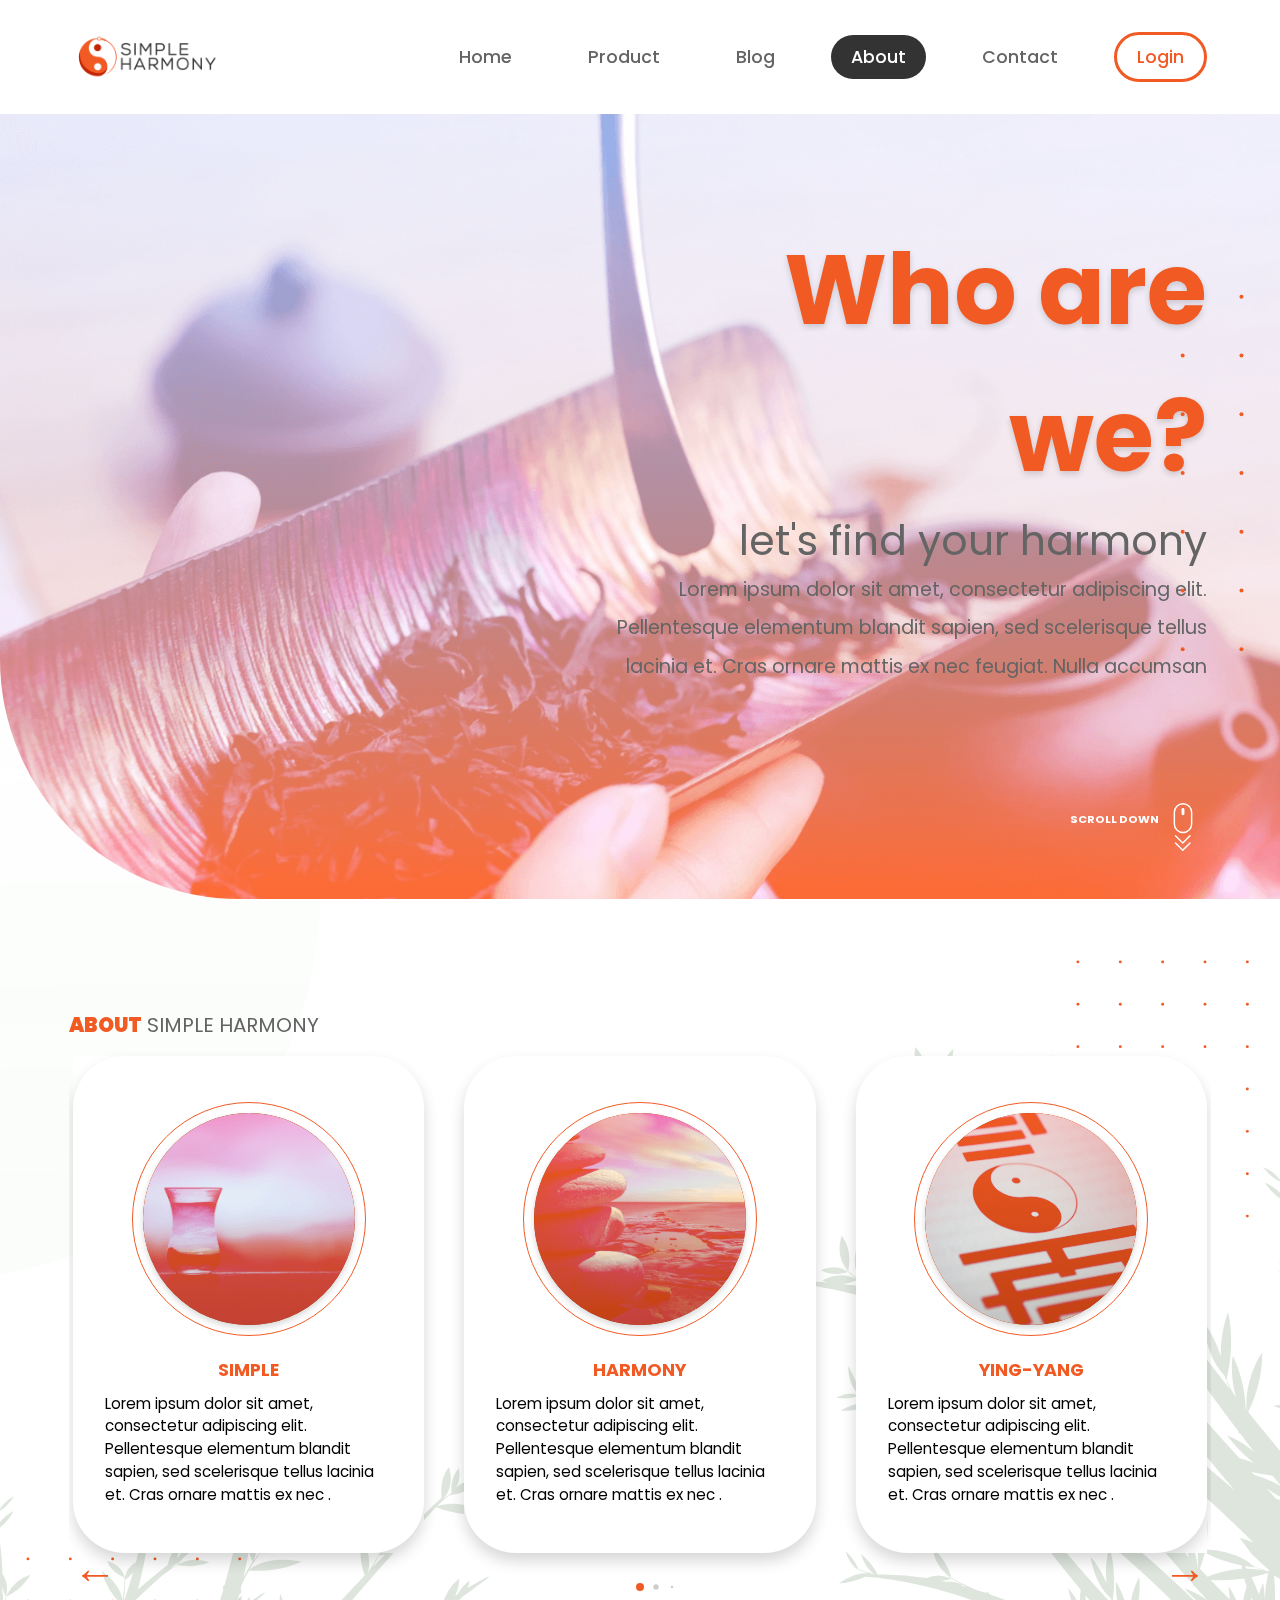
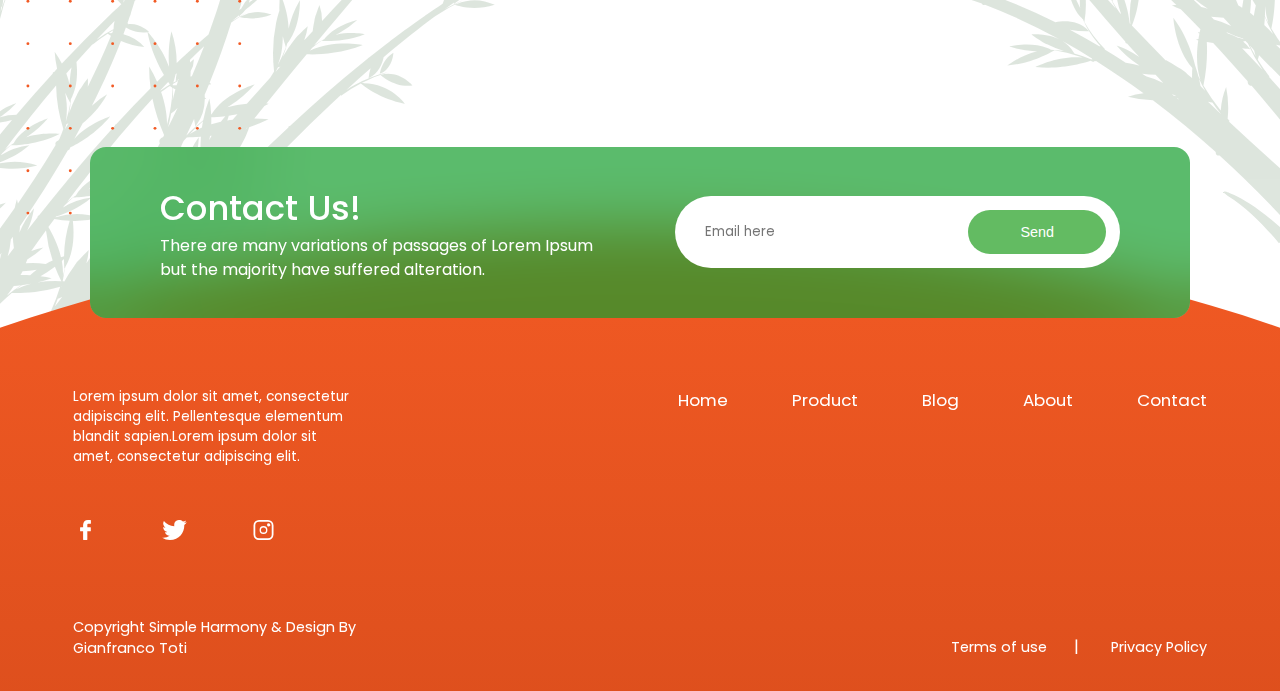
==== commit 22d03be5: "Adding arrows and bamboo footer" ====
--- a/about.html
+++ b/about.html
@@ -158,7 +158,10 @@
               </article>
             </div>
           </div>
-        </div>       
+        </div>  
+        <div class="swiper-button-next"></div>
+        <div class="swiper-button-prev"></div>
+        <div class="swiper-pagination"></div>    
       </div>
     </section>
   </main>  
@@ -231,20 +234,29 @@
     </div>
   </footer>
 
-  <!-- <script src="js/vendors/swiper-bundle.js"></script> -->
-  <script src="https://unpkg.com/swiper/swiper-bundle.min.js"></script>
+  <script src="js/vendors/swiper-bundle.js"></script> 
+  <script src="js/main.js"></script> 
   <script>
     var swiper = new Swiper('.swiper-container', {
       slidesPerView: 'auto',
       spaceBetween: 30,
       loop:true,
+      navigation: {
+        nextEl: '.swiper-button-next',
+        prevEl: '.swiper-button-prev',
+      },
+      pagination: {
+          el: ".swiper-pagination",
+          dynamicBullets: true,
+          clickable: true,
+        },
       breakpoints:{
         640:{
           slidesPerView: 2,
           spaceBetween: 60,
         },
         1200:{
-          slidesPerView: 'auto',
+          slidesPerView: '3',
           spaceBetween: 40,
         },
         1600:{
--- a/css/main.css
+++ b/css/main.css
@@ -1,4 +1,16 @@
+@charset "UTF-8";
 /*VENDORS*/
+/**
+ * Swiper 6.5.8
+ * Most modern mobile touch slider and framework with hardware accelerated transitions
+ * https://swiperjs.com
+ *
+ * Copyright 2014-2021 Vladimir Kharlampidi
+ *
+ * Released under the MIT License
+ *
+ * Released on: April 23, 2021
+ */
 @import url("https://fonts.googleapis.com/css2?family=Poppins:wght@400;500;700;900&display=swap");
 @font-face {
   font-family: "swiper-icons";
@@ -57,6 +69,7 @@
 .swiper-container-pointer-events {
   touch-action: pan-y;
 }
+
 .swiper-container-pointer-events.swiper-container-vertical {
   touch-action: pan-x;
 }
@@ -78,6 +91,7 @@
 .swiper-container-autoheight .swiper-slide {
   height: auto;
 }
+
 .swiper-container-autoheight .swiper-wrapper {
   align-items: flex-start;
   transition-property: transform, height;
@@ -87,6 +101,7 @@
 .swiper-container-3d {
   perspective: 1200px;
 }
+
 .swiper-container-3d .swiper-wrapper,
 .swiper-container-3d .swiper-slide,
 .swiper-container-3d .swiper-slide-shadow-left,
@@ -96,6 +111,7 @@
 .swiper-container-3d .swiper-cube-shadow {
   transform-style: preserve-3d;
 }
+
 .swiper-container-3d .swiper-slide-shadow-left,
 .swiper-container-3d .swiper-slide-shadow-right,
 .swiper-container-3d .swiper-slide-shadow-top,
@@ -108,15 +124,19 @@
   pointer-events: none;
   z-index: 10;
 }
+
 .swiper-container-3d .swiper-slide-shadow-left {
   background-image: linear-gradient(to left, rgba(0, 0, 0, 0.5), rgba(0, 0, 0, 0));
 }
+
 .swiper-container-3d .swiper-slide-shadow-right {
   background-image: linear-gradient(to right, rgba(0, 0, 0, 0.5), rgba(0, 0, 0, 0));
 }
+
 .swiper-container-3d .swiper-slide-shadow-top {
   background-image: linear-gradient(to top, rgba(0, 0, 0, 0.5), rgba(0, 0, 0, 0));
 }
+
 .swiper-container-3d .swiper-slide-shadow-bottom {
   background-image: linear-gradient(to bottom, rgba(0, 0, 0, 0.5), rgba(0, 0, 0, 0));
 }
@@ -129,9 +149,11 @@
   -ms-overflow-style: none;
   /* For Internet Explorer and Edge */
 }
+
 .swiper-container-css-mode > .swiper-wrapper::-webkit-scrollbar {
   display: none;
 }
+
 .swiper-container-css-mode > .swiper-wrapper > .swiper-slide {
   scroll-snap-align: start start;
 }
@@ -142,6 +164,485 @@
 
 .swiper-container-vertical.swiper-container-css-mode > .swiper-wrapper {
   scroll-snap-type: y mandatory;
+}
+
+:root {
+  --swiper-navigation-size: 44px;
+  /*
+  --swiper-navigation-color: var(--swiper-theme-color);
+  */
+}
+
+.swiper-button-prev,
+.swiper-button-next {
+  position: absolute;
+  top: 50%;
+  width: calc(var(--swiper-navigation-size) / 44 * 27);
+  height: var(--swiper-navigation-size);
+  margin-top: calc(0px - (var(--swiper-navigation-size) / 2));
+  z-index: 10;
+  cursor: pointer;
+  display: flex;
+  align-items: center;
+  justify-content: center;
+  color: var(--swiper-navigation-color, var(--swiper-theme-color));
+}
+
+.swiper-button-prev.swiper-button-disabled,
+.swiper-button-next.swiper-button-disabled {
+  opacity: 0.35;
+  cursor: auto;
+  pointer-events: none;
+}
+
+.swiper-button-prev:after,
+.swiper-button-next:after {
+  font-family: swiper-icons;
+  font-size: var(--swiper-navigation-size);
+  text-transform: none !important;
+  letter-spacing: 0;
+  text-transform: none;
+  font-variant: initial;
+  line-height: 1;
+}
+
+.swiper-button-prev,
+.swiper-container-rtl .swiper-button-next {
+  left: 10px;
+  right: auto;
+}
+
+.swiper-button-prev:after,
+.swiper-container-rtl .swiper-button-next:after {
+  content: "prev";
+}
+
+.swiper-button-next,
+.swiper-container-rtl .swiper-button-prev {
+  right: 10px;
+  left: auto;
+}
+
+.swiper-button-next:after,
+.swiper-container-rtl .swiper-button-prev:after {
+  content: "next";
+}
+
+.swiper-button-prev.swiper-button-white,
+.swiper-button-next.swiper-button-white {
+  --swiper-navigation-color: #ffffff;
+}
+
+.swiper-button-prev.swiper-button-black,
+.swiper-button-next.swiper-button-black {
+  --swiper-navigation-color: #000000;
+}
+
+.swiper-button-lock {
+  display: none;
+}
+
+:root {
+  /*
+  --swiper-pagination-color: var(--swiper-theme-color);
+  */
+}
+
+.swiper-pagination {
+  position: absolute;
+  text-align: center;
+  transition: 300ms opacity;
+  transform: translate3d(0, 0, 0);
+  z-index: 10;
+}
+
+.swiper-pagination.swiper-pagination-hidden {
+  opacity: 0;
+}
+
+/* Common Styles */
+.swiper-pagination-fraction,
+.swiper-pagination-custom,
+.swiper-container-horizontal > .swiper-pagination-bullets {
+  bottom: 10px;
+  left: 0;
+  width: 100%;
+}
+
+/* Bullets */
+.swiper-pagination-bullets-dynamic {
+  overflow: hidden;
+  font-size: 0;
+}
+
+.swiper-pagination-bullets-dynamic .swiper-pagination-bullet {
+  transform: scale(0.33);
+  position: relative;
+}
+
+.swiper-pagination-bullets-dynamic .swiper-pagination-bullet-active {
+  transform: scale(1);
+}
+
+.swiper-pagination-bullets-dynamic .swiper-pagination-bullet-active-main {
+  transform: scale(1);
+}
+
+.swiper-pagination-bullets-dynamic .swiper-pagination-bullet-active-prev {
+  transform: scale(0.66);
+}
+
+.swiper-pagination-bullets-dynamic .swiper-pagination-bullet-active-prev-prev {
+  transform: scale(0.33);
+}
+
+.swiper-pagination-bullets-dynamic .swiper-pagination-bullet-active-next {
+  transform: scale(0.66);
+}
+
+.swiper-pagination-bullets-dynamic .swiper-pagination-bullet-active-next-next {
+  transform: scale(0.33);
+}
+
+.swiper-pagination-bullet {
+  width: 8px;
+  height: 8px;
+  display: inline-block;
+  border-radius: 50%;
+  background: #000;
+  opacity: 0.2;
+}
+
+button.swiper-pagination-bullet {
+  border: none;
+  margin: 0;
+  padding: 0;
+  box-shadow: none;
+  -webkit-appearance: none;
+  appearance: none;
+}
+
+.swiper-pagination-clickable .swiper-pagination-bullet {
+  cursor: pointer;
+}
+
+.swiper-pagination-bullet-active {
+  opacity: 1;
+  background: var(--swiper-pagination-color, var(--swiper-theme-color));
+}
+
+.swiper-container-vertical > .swiper-pagination-bullets {
+  right: 10px;
+  top: 50%;
+  transform: translate3d(0px, -50%, 0);
+}
+
+.swiper-container-vertical > .swiper-pagination-bullets .swiper-pagination-bullet {
+  margin: 6px 0;
+  display: block;
+}
+
+.swiper-container-vertical > .swiper-pagination-bullets.swiper-pagination-bullets-dynamic {
+  top: 50%;
+  transform: translateY(-50%);
+  width: 8px;
+}
+
+.swiper-container-vertical > .swiper-pagination-bullets.swiper-pagination-bullets-dynamic .swiper-pagination-bullet {
+  display: inline-block;
+  transition: 200ms transform, 200ms top;
+}
+
+.swiper-container-horizontal > .swiper-pagination-bullets .swiper-pagination-bullet {
+  margin: 0 4px;
+}
+
+.swiper-container-horizontal > .swiper-pagination-bullets.swiper-pagination-bullets-dynamic {
+  left: 50%;
+  transform: translateX(-50%);
+  white-space: nowrap;
+}
+
+.swiper-container-horizontal > .swiper-pagination-bullets.swiper-pagination-bullets-dynamic .swiper-pagination-bullet {
+  transition: 200ms transform, 200ms left;
+}
+
+.swiper-container-horizontal.swiper-container-rtl > .swiper-pagination-bullets-dynamic .swiper-pagination-bullet {
+  transition: 200ms transform, 200ms right;
+}
+
+/* Progress */
+.swiper-pagination-progressbar {
+  background: rgba(0, 0, 0, 0.25);
+  position: absolute;
+}
+
+.swiper-pagination-progressbar .swiper-pagination-progressbar-fill {
+  background: var(--swiper-pagination-color, var(--swiper-theme-color));
+  position: absolute;
+  left: 0;
+  top: 0;
+  width: 100%;
+  height: 100%;
+  transform: scale(0);
+  transform-origin: left top;
+}
+
+.swiper-container-rtl .swiper-pagination-progressbar .swiper-pagination-progressbar-fill {
+  transform-origin: right top;
+}
+
+.swiper-container-horizontal > .swiper-pagination-progressbar,
+.swiper-container-vertical > .swiper-pagination-progressbar.swiper-pagination-progressbar-opposite {
+  width: 100%;
+  height: 4px;
+  left: 0;
+  top: 0;
+}
+
+.swiper-container-vertical > .swiper-pagination-progressbar,
+.swiper-container-horizontal > .swiper-pagination-progressbar.swiper-pagination-progressbar-opposite {
+  width: 4px;
+  height: 100%;
+  left: 0;
+  top: 0;
+}
+
+.swiper-pagination-white {
+  --swiper-pagination-color: #ffffff;
+}
+
+.swiper-pagination-black {
+  --swiper-pagination-color: #000000;
+}
+
+.swiper-pagination-lock {
+  display: none;
+}
+
+/* Scrollbar */
+.swiper-scrollbar {
+  border-radius: 10px;
+  position: relative;
+  -ms-touch-action: none;
+  background: rgba(0, 0, 0, 0.1);
+}
+
+.swiper-container-horizontal > .swiper-scrollbar {
+  position: absolute;
+  left: 1%;
+  bottom: 3px;
+  z-index: 50;
+  height: 5px;
+  width: 98%;
+}
+
+.swiper-container-vertical > .swiper-scrollbar {
+  position: absolute;
+  right: 3px;
+  top: 1%;
+  z-index: 50;
+  width: 5px;
+  height: 98%;
+}
+
+.swiper-scrollbar-drag {
+  height: 100%;
+  width: 100%;
+  position: relative;
+  background: rgba(0, 0, 0, 0.5);
+  border-radius: 10px;
+  left: 0;
+  top: 0;
+}
+
+.swiper-scrollbar-cursor-drag {
+  cursor: move;
+}
+
+.swiper-scrollbar-lock {
+  display: none;
+}
+
+.swiper-zoom-container {
+  width: 100%;
+  height: 100%;
+  display: flex;
+  justify-content: center;
+  align-items: center;
+  text-align: center;
+}
+
+.swiper-zoom-container > img,
+.swiper-zoom-container > svg,
+.swiper-zoom-container > canvas {
+  max-width: 100%;
+  max-height: 100%;
+  object-fit: contain;
+}
+
+.swiper-slide-zoomed {
+  cursor: move;
+}
+
+/* Preloader */
+:root {
+  /*
+  --swiper-preloader-color: var(--swiper-theme-color);
+  */
+}
+
+.swiper-lazy-preloader {
+  width: 42px;
+  height: 42px;
+  position: absolute;
+  left: 50%;
+  top: 50%;
+  margin-left: -21px;
+  margin-top: -21px;
+  z-index: 10;
+  transform-origin: 50%;
+  animation: swiper-preloader-spin 1s infinite linear;
+  box-sizing: border-box;
+  border: 4px solid var(--swiper-preloader-color, var(--swiper-theme-color));
+  border-radius: 50%;
+  border-top-color: transparent;
+}
+
+.swiper-lazy-preloader-white {
+  --swiper-preloader-color: #fff;
+}
+
+.swiper-lazy-preloader-black {
+  --swiper-preloader-color: #000;
+}
+
+@keyframes swiper-preloader-spin {
+  100% {
+    transform: rotate(360deg);
+  }
+}
+/* a11y */
+.swiper-container .swiper-notification {
+  position: absolute;
+  left: 0;
+  top: 0;
+  pointer-events: none;
+  opacity: 0;
+  z-index: -1000;
+}
+
+.swiper-container-fade.swiper-container-free-mode .swiper-slide {
+  transition-timing-function: ease-out;
+}
+
+.swiper-container-fade .swiper-slide {
+  pointer-events: none;
+  transition-property: opacity;
+}
+
+.swiper-container-fade .swiper-slide .swiper-slide {
+  pointer-events: none;
+}
+
+.swiper-container-fade .swiper-slide-active,
+.swiper-container-fade .swiper-slide-active .swiper-slide-active {
+  pointer-events: auto;
+}
+
+.swiper-container-cube {
+  overflow: visible;
+}
+
+.swiper-container-cube .swiper-slide {
+  pointer-events: none;
+  -webkit-backface-visibility: hidden;
+  backface-visibility: hidden;
+  z-index: 1;
+  visibility: hidden;
+  transform-origin: 0 0;
+  width: 100%;
+  height: 100%;
+}
+
+.swiper-container-cube .swiper-slide .swiper-slide {
+  pointer-events: none;
+}
+
+.swiper-container-cube.swiper-container-rtl .swiper-slide {
+  transform-origin: 100% 0;
+}
+
+.swiper-container-cube .swiper-slide-active,
+.swiper-container-cube .swiper-slide-active .swiper-slide-active {
+  pointer-events: auto;
+}
+
+.swiper-container-cube .swiper-slide-active,
+.swiper-container-cube .swiper-slide-next,
+.swiper-container-cube .swiper-slide-prev,
+.swiper-container-cube .swiper-slide-next + .swiper-slide {
+  pointer-events: auto;
+  visibility: visible;
+}
+
+.swiper-container-cube .swiper-slide-shadow-top,
+.swiper-container-cube .swiper-slide-shadow-bottom,
+.swiper-container-cube .swiper-slide-shadow-left,
+.swiper-container-cube .swiper-slide-shadow-right {
+  z-index: 0;
+  -webkit-backface-visibility: hidden;
+  backface-visibility: hidden;
+}
+
+.swiper-container-cube .swiper-cube-shadow {
+  position: absolute;
+  left: 0;
+  bottom: 0px;
+  width: 100%;
+  height: 100%;
+  opacity: 0.6;
+  z-index: 0;
+}
+
+.swiper-container-cube .swiper-cube-shadow:before {
+  content: "";
+  background: #000;
+  position: absolute;
+  left: 0;
+  top: 0;
+  bottom: 0;
+  right: 0;
+  filter: blur(50px);
+}
+
+.swiper-container-flip {
+  overflow: visible;
+}
+
+.swiper-container-flip .swiper-slide {
+  pointer-events: none;
+  -webkit-backface-visibility: hidden;
+  backface-visibility: hidden;
+  z-index: 1;
+}
+
+.swiper-container-flip .swiper-slide .swiper-slide {
+  pointer-events: none;
+}
+
+.swiper-container-flip .swiper-slide-active,
+.swiper-container-flip .swiper-slide-active .swiper-slide-active {
+  pointer-events: auto;
+}
+
+.swiper-container-flip .swiper-slide-shadow-top,
+.swiper-container-flip .swiper-slide-shadow-bottom,
+.swiper-container-flip .swiper-slide-shadow-left,
+.swiper-container-flip .swiper-slide-shadow-right {
+  z-index: 0;
+  -webkit-backface-visibility: hidden;
+  backface-visibility: hidden;
 }
 
 /*ABSTRACTS*/
@@ -522,24 +1023,30 @@
 }
 
 .scroll-top {
-  z-index: 100;
-  position: fixed;
-  width: 2rem;
-  height: 2rem;
   display: flex;
   align-items: center;
   justify-content: center;
+  z-index: 100;
+  position: fixed;
+  right: 1.5rem;
+  bottom: 5rem;
+  width: 2rem;
+  height: 2rem;
   padding: 0.5rem;
   border-radius: 50%;
   border: 1px solid #707070;
-  bottom: 5rem;
-  right: 1.5rem;
   background: #fff;
-}
-@media (min-width: 74.9375em) {
-  .scroll-top {
-    display: none;
-  }
+  cursor: pointer;
+  opacity: 0;
+  transform: translateY(100px);
+  transition: all 0.5s ease;
+}
+.scroll-top.showBtn {
+  opacity: 1;
+  transform: translateY(0);
+}
+.scroll-top:focus {
+  outline: none;
 }
 .scroll-top svg {
   width: 1.5rem;
@@ -606,8 +1113,9 @@
 
 .swiper-container {
   width: 100%;
-  padding: 1rem 0.25rem;
+  padding: 1rem 0.25rem 3rem;
   margin-bottom: 5rem;
+  display: flex;
 }
 .swiper-slide {
   background: #fff;
@@ -623,15 +1131,40 @@
     width: 100%;
   }
 }
-@media (min-width: 74.9375em) {
-  .swiper-slide {
-    width: 30%;
-  }
-}
 @media (min-width: 99.9375em) {
   .swiper-slide {
     width: 100%;
   }
+}
+.swiper-pagination {
+  margin-top: 5rem;
+}
+.swiper-pagination-bullet-active {
+  background: #F25A24;
+}
+.swiper-button-next {
+  top: 95%;
+  color: #F25A24;
+  width: 2rem;
+  height: 2rem;
+}
+.swiper-button-next:focus {
+  outline: none;
+}
+.swiper-button-next:after {
+  content: "→";
+}
+.swiper-button-prev {
+  top: 95%;
+  color: #F25A24;
+  width: 2rem;
+  height: 2rem;
+}
+.swiper-button-prev:focus {
+  outline: none;
+}
+.swiper-button-prev:after {
+  content: "←";
 }
 
 /*LAYOUT*/
@@ -1241,8 +1774,8 @@
   position: relative;
   overflow-x: hidden;
   /*HEADER CIRCLE*/
-  /*FOOTER BAMBOO*/
   /*HEADER BAMBOO*/
+  /* FOOTER BAMBOO */
 }
 .home:before {
   content: "";
@@ -1538,4 +2071,20 @@
     grid-column: 1/span 2;
     grid-row: 1/span 2;
   }
+}
+.home__footer-bamboo {
+  bottom: 0;
+  position: absolute;
+  width: 100%;
+  height: 1500px;
+  background-image: url(../images/bamboo.svg);
+  background-size: 110%;
+  background-position: 300% 40%;
+  background-repeat: no-repeat;
+  display: none;
+}
+@media (min-width: 74.9375em) {
+  .home__footer-bamboo {
+    display: block;
+  }
 }